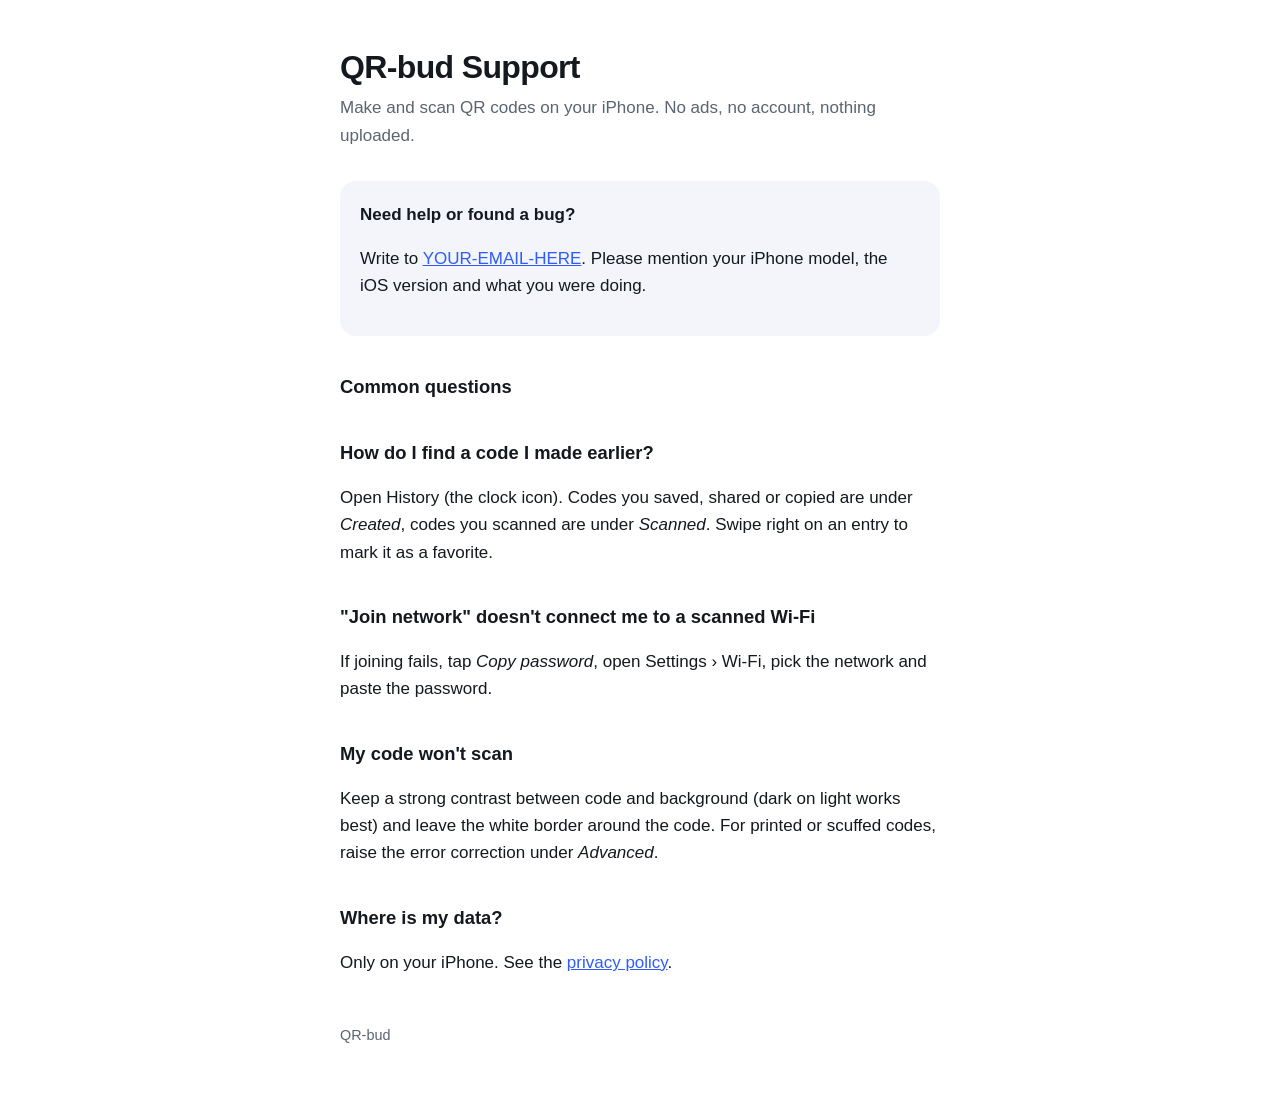
==== index.html @ 52c42662 "Support and privacy pages Co-Authored-By: Claude Sonnet 5.5 <noreply@anthropic.com>" ====
<!doctype html>
<html lang="en">
<head>
  <meta charset="utf-8">
  <meta name="viewport" content="width=device-width, initial-scale=1">
  <title>QR-bud Support</title>
  <meta name="description" content="Help and contact for QR-bud, the QR code generator and scanner for iPhone.">
  <link rel="stylesheet" href="style.css">
</head>
<body>
<main>
  <h1>QR-bud Support</h1>
  <p class="lead">Make and scan QR codes on your iPhone. No ads, no account, nothing uploaded.</p>

  <div class="card">
    <strong>Need help or found a bug?</strong>
    <p>Write to <a href="mailto:YOUR-EMAIL-HERE">YOUR-EMAIL-HERE</a>. Please mention your iPhone model, the iOS version and what you were doing.</p>
  </div>

  <h2>Common questions</h2>

  <h2>How do I find a code I made earlier?</h2>
  <p>Open History (the clock icon). Codes you saved, shared or copied are under <em>Created</em>, codes you scanned are under <em>Scanned</em>. Swipe right on an entry to mark it as a favorite.</p>

  <h2>"Join network" doesn't connect me to a scanned Wi-Fi</h2>
  <p>If joining fails, tap <em>Copy password</em>, open Settings › Wi-Fi, pick the network and paste the password.</p>

  <h2>My code won't scan</h2>
  <p>Keep a strong contrast between code and background (dark on light works best) and leave the white border around the code. For printed or scuffed codes, raise the error correction under <em>Advanced</em>.</p>

  <h2>Where is my data?</h2>
  <p>Only on your iPhone. See the <a href="privacy.html">privacy policy</a>.</p>

  <footer>QR-bud</footer>
</main>
</body>
</html>
---- style.css ----
:root {
  --bg: #ffffff;
  --text: #14181f;
  --muted: #5b6472;
  --accent: #2e5cff;
  --card: #f3f5fa;
}
@media (prefers-color-scheme: dark) {
  :root {
    --bg: #0e1116;
    --text: #eef1f6;
    --muted: #9aa3b2;
    --accent: #7c9bff;
    --card: #181c24;
  }
}
* { box-sizing: border-box; }
body {
  margin: 0;
  background: var(--bg);
  color: var(--text);
  font: 17px/1.6 -apple-system, BlinkMacSystemFont, "Segoe UI", Roboto, sans-serif;
}
main { max-width: 640px; margin: 0 auto; padding: 48px 20px 64px; }
h1 { font-size: 2rem; line-height: 1.2; margin: 0 0 8px; letter-spacing: -0.02em; }
h2 { font-size: 1.15rem; margin: 36px 0 8px; }
p, li { color: var(--text); }
.lead { color: var(--muted); margin: 0 0 32px; }
a { color: var(--accent); }
ul { padding-left: 1.2em; }
.card { background: var(--card); border-radius: 16px; padding: 20px; margin: 20px 0; }
footer { margin-top: 48px; color: var(--muted); font-size: 0.9rem; }
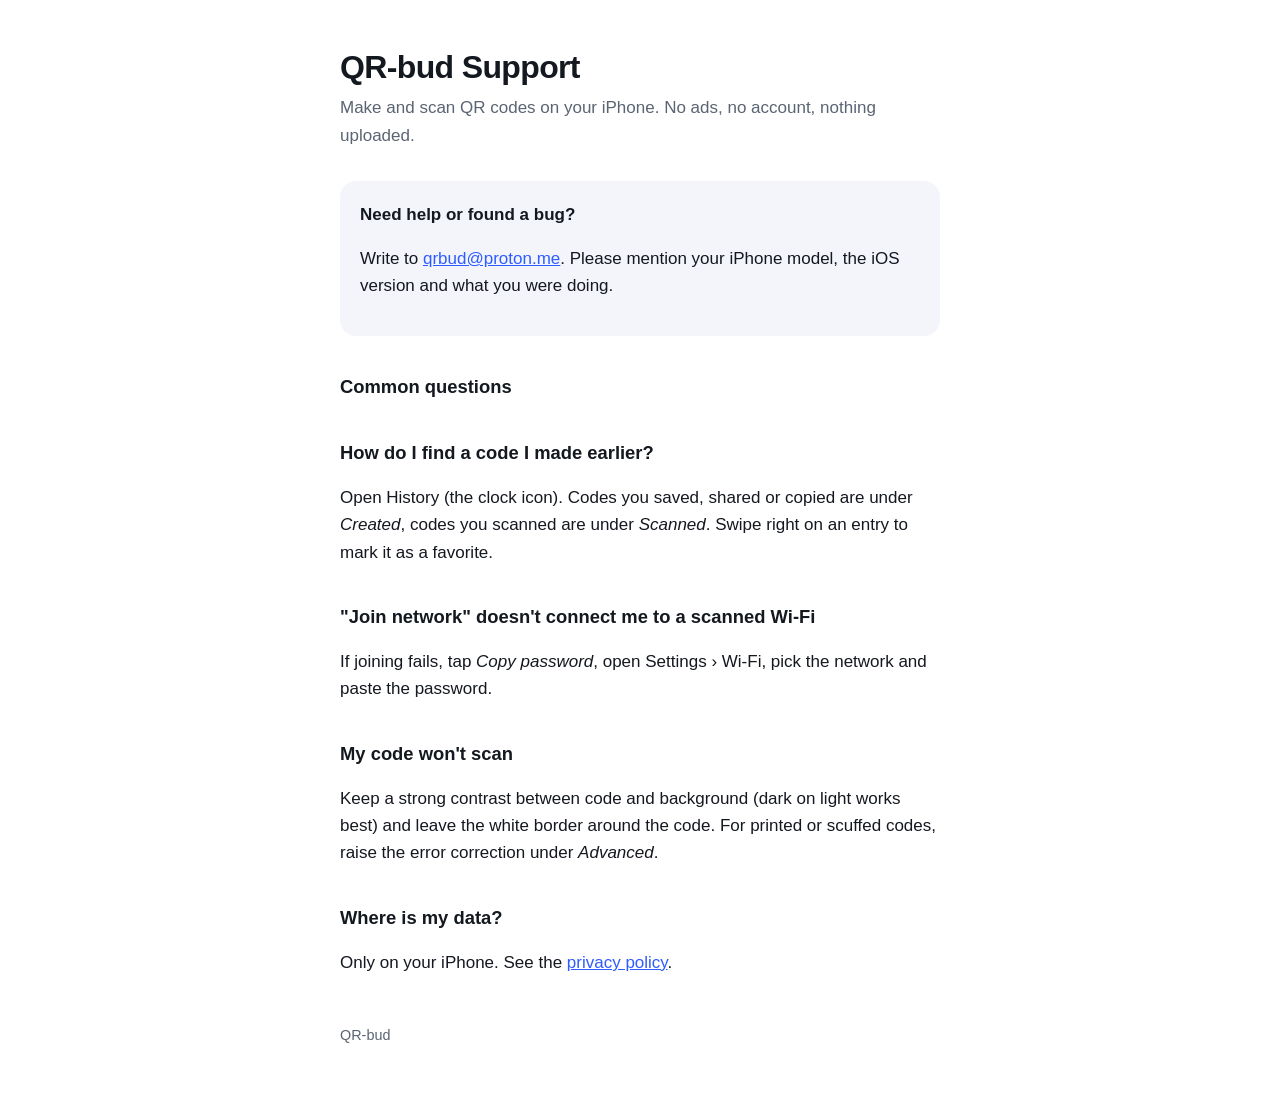
==== commit e3c226cb: "Add support contact address Co-Authored-By: Claude Sonnet 5.5 <noreply@anthropic.com>" ====
--- a/index.html
+++ b/index.html
@@ -14,7 +14,7 @@
 
   <div class="card">
     <strong>Need help or found a bug?</strong>
-    <p>Write to <a href="mailto:YOUR-EMAIL-HERE">YOUR-EMAIL-HERE</a>. Please mention your iPhone model, the iOS version and what you were doing.</p>
+    <p>Write to <a href="mailto:qrbud@proton.me">qrbud@proton.me</a>. Please mention your iPhone model, the iOS version and what you were doing.</p>
   </div>
 
   <h2>Common questions</h2>
